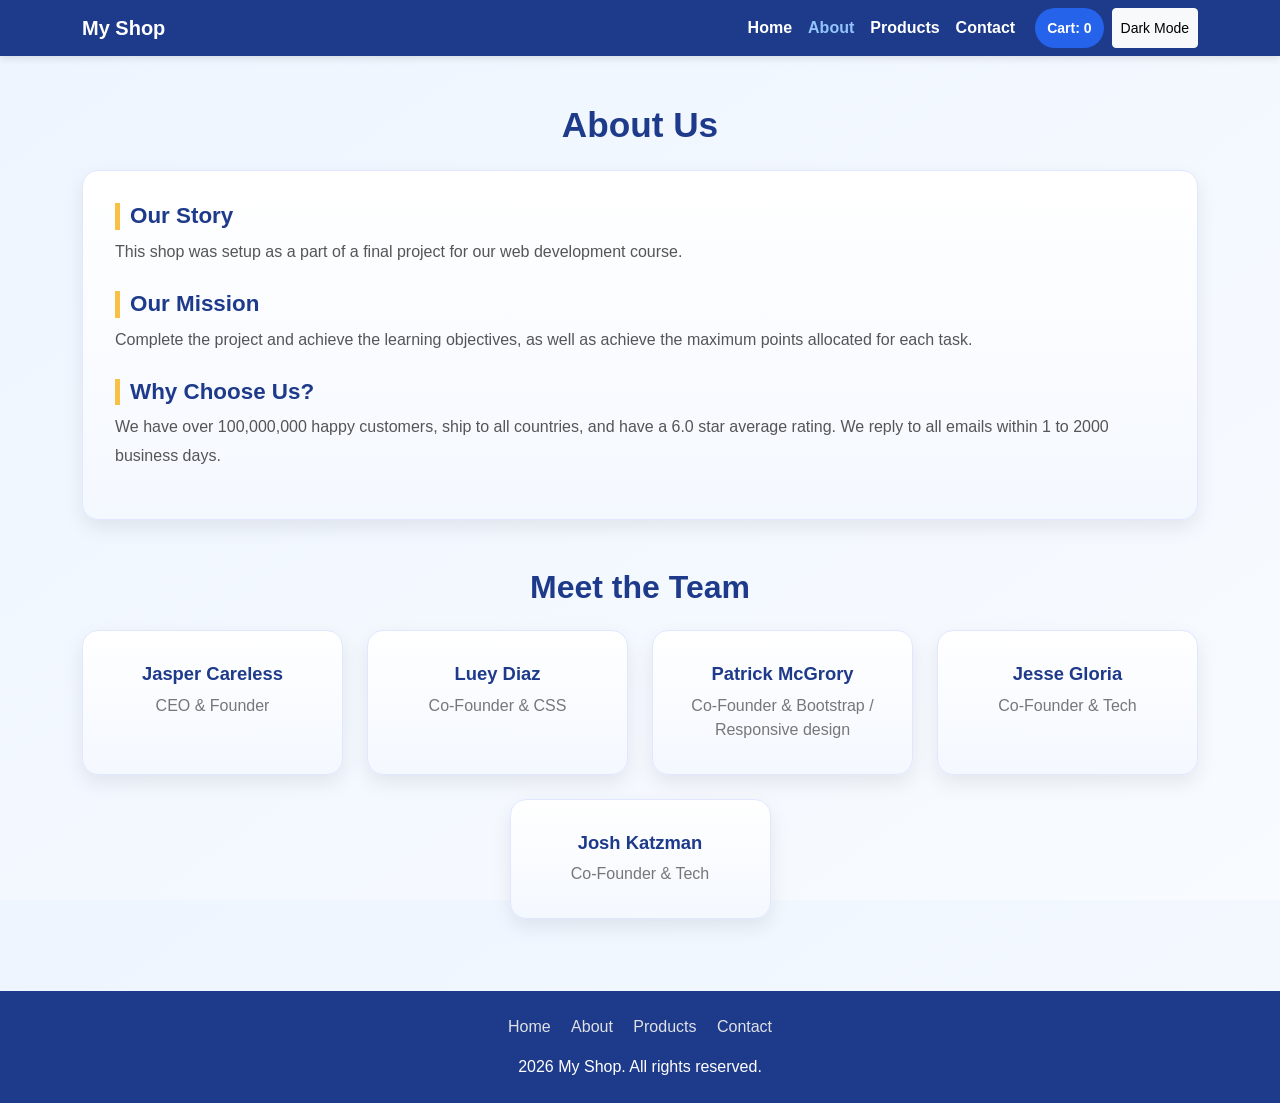
==== about.html @ 94011af9 "Added dark mode css, toggle script, theme button" ====
<!DOCTYPE html>
<html lang="en">
<head>
  <meta charset="UTF-8" />
  <meta name="viewport" content="width=device-width, initial-scale=1.0" />
  <title>Our Shop - About</title>

  
  <link
    href="https://cdn.jsdelivr.net/npm/bootstrap@5.3.3/dist/css/bootstrap.min.css"
    rel="stylesheet"
  />
  <link rel="stylesheet" href="styles.css" />
</head>
<body>

  <nav class="navbar navbar-expand-lg custom-navbar">
    <div class="container">
      <a class="navbar-brand" href="index.html">My Shop</a>
      <button class="navbar-toggler bg-light" type="button" data-bs-toggle="collapse" data-bs-target="#mainNav">
        <span class="navbar-toggler-icon"></span>
      </button>

      <div class="collapse navbar-collapse" id="mainNav">
        <div class="navbar-nav ms-auto">
          <a class="nav-link" href="index.html">Home</a>
          <a class="nav-link" href="about.html">About</a>
          <a class="nav-link" href="products.html">Products</a>
          <a class="nav-link" href="contact.html">Contact</a> 
          <a href="cart.html" id="cart-count" class="cart-badge">Cart: 0</a>
          <button class="btn btn-sm btn-light ms-2" onclick="toggleTheme()">Dark Mode</button>
        </div>
      </div>
    </div>
  </nav>

  <div class="container py-5">
    <h1 class="page-title text-center mb-4">About Us</h1>

    <div class="content-box mx-auto">
      <h2>Our Story</h2>
      <p>This shop was setup as a part of a final project for our web development course.</p>

      <h2>Our Mission</h2>
      <p>Complete the project and achieve the learning objectives, as well as achieve the maximum points allocated for each task.</p>

      <h2>Why Choose Us?</h2>
      <p>We have over 100,000,000 happy customers, ship to all countries, and have a 6.0 star average rating. We reply to all emails within 1 to 2000 business days.</p>
    </div>
  </div>

  <div class="container pb-5">
    <h2 class="text-center team-title mb-4">Meet the Team</h2>
    <div class="row g-4 justify-content-center">
      <div class="col-sm-6 col-md-4 col-lg-3">
        <div class="card team-card text-center p-3">
          <div class="card-body">
            <h3>Jasper Careless</h3>
            <p>CEO & Founder</p>
          </div>
        </div>
      </div>

      <div class="col-sm-6 col-md-4 col-lg-3">
        <div class="card team-card text-center p-3">
          <div class="card-body">
            <h3>Luey Diaz</h3>
            <p>Co-Founder & CSS</p>
          </div>
        </div>
      </div>

      <div class="col-sm-6 col-md-4 col-lg-3">
        <div class="card team-card text-center p-3">
          <div class="card-body">
            <h3>Patrick McGrory</h3>
            <p>Co-Founder & Bootstrap / Responsive design</p>
          </div>
        </div>
      </div>

      <div class="col-sm-6 col-md-4 col-lg-3">
        <div class="card team-card text-center p-3">
          <div class="card-body">
            <h3>Jesse Gloria</h3>
            <p>Co-Founder & Tech</p>
          </div>
        </div>
      </div>

      <div class="col-sm-6 col-md-4 col-lg-3">
        <div class="card team-card text-center p-3">
          <div class="card-body">
            <h3>Josh Katzman</h3>
            <p>Co-Founder & Tech</p>
          </div>
        </div>
      </div>
    </div>
  </div>

  <footer class="text-center py-4 mt-4">
    <a href="index.html">Home</a>
    <a href="about.html">About</a>
    <a href="products.html">Products</a>
    <a href="contact.html">Contact</a>
    <div class="mt-3">
      <p class="mb-0">2026 My Shop. All rights reserved.</p>
    </div>
  </footer>

  <script src="script.js"></script>
  <script src="https://cdn.jsdelivr.net/npm/bootstrap@5.3.3/dist/js/bootstrap.bundle.min.js"></script>
</body>
</html>
---- styles.css ----
:root {
  --bg: linear-gradient(to bottom right, #eef5ff, #f8fbff);
  --nav: #1e3a8a;
  --nav-hover: #93c5fd;
  --btn: #2563eb;
  --btn-hover: #1e40af;
  --text-dark: #1e3a8a;
  --text-body: #555;
  --text-soft: #777;
  --card-bg: linear-gradient(180deg, #ffffff, #f4f8ff);
  --card-border: #e0e7ff;
  --success-bg: #d1e7dd;
  --success-border: #badbcc;
  --success-text: #0f5132;
  --shadow: 0 8px 20px rgba(0, 0, 0, 0.08);
  --shadow-hover: 0 12px 26px rgba(0, 0, 0, 0.12);
  --radius-lg: 16px;
  --radius-md: 8px;
}

html {
  scroll-behavior: smooth;
}

body {
  font-family: Arial, sans-serif;
  background: var(--bg);
  color: #222;
}


.custom-navbar,
footer {
  background-color: var(--nav);
  color: white;
}

.custom-navbar {
  box-shadow: 0 2px 8px rgba(0, 0, 0, 0.12);
}

.navbar-brand,
.nav-link {
  color: white !important;
  font-weight: 600;
}

.nav-link:hover,
.nav-link.active-link,
footer a:hover {
  color: var(--nav-hover) !important;
}

footer a {
  color: #dee2e6;
  text-decoration: none;
  margin: 0 8px;
}


.page-title,
.team-title {
  color: var(--text-dark);
  font-weight: 700;
}

.page-title {
  font-size: 2.2rem;
}

.page-subtitle,
.content-box p,
.contact-box p,
.hero-box p {
  color: var(--text-body);
}


.hero-box,
.content-box,
.form-box,
.contact-box,
.team-card,
.product-card,
.feature-card,
.cart-page-box,
.checkout-box {
  background: var(--card-bg);
  border: 1px solid var(--card-border);
  border-radius: var(--radius-lg);
  box-shadow: var(--shadow);
  transition: transform 0.25s ease, box-shadow 0.25s ease, background-color 0.25s ease;
}

.hero-box:hover,
.content-box:hover,
.form-box:hover,
.contact-box:hover,
.team-card:hover,
.product-card:hover,
.feature-card:hover {
  transform: translateY(-4px);
  box-shadow: var(--shadow-hover);
}


.hero-box,
.content-box,
.form-box,
.contact-box,
.cart-page-box,
.checkout-box {
  padding: 2rem;
}

.hero-box {
  padding: 3rem 2rem;
}

.team-card,
.product-card,
.feature-card {
  height: 100%;
}


.hero-box h2,
.feature-card h3,
.team-card h3,
.product-card h3,
.contact-box h2,
.content-box h2 {
  color: var(--text-dark);
  font-weight: 700;
}

.hero-box h2 {
  margin-bottom: 1rem;
}

.feature-card h3 {
  font-size: 1.25rem;
}

.team-card h3 {
  font-size: 1.15rem;
}

.product-card h3 {
  font-size: 1.2rem;
}

.contact-box h2 {
  font-size: 1.5rem;
  margin-bottom: 1rem;
}

.content-box h2 {
  border-left: 5px solid #f8c146;
  padding-left: 10px;
  margin-top: 1.5rem;
  font-size: 1.4rem;
}

.content-box h2:first-child {
  margin-top: 0;
}


.hero-box p {
  line-height: 1.7;
}

.content-box p {
  line-height: 1.8;
}

.team-card p,
.product-card p {
  color: var(--text-soft);
  margin-bottom: 0;
}

.product-card p {
  font-size: 0.95rem;
  min-height: 48px;
}

.feature-card p {
  color: #666;
  margin-bottom: 0;
}


.shop-btn,
.cart-btn,
.send-btn,
.clear-cart-btn,
.remove-btn {
  border: none;
  font-weight: 600;
  transition: 0.3s ease;
}

.shop-btn,
.cart-btn,
.send-btn {
  background-color: var(--btn);
  color: white;
}

.shop-btn:hover,
.cart-btn:hover,
.send-btn:hover {
  background-color: var(--btn-hover);
  color: white;
  transform: translateY(-2px);
}

.cart-btn,
.send-btn,
.clear-cart-btn {
  width: 100%;
}

.cart-btn,
.send-btn,
.clear-cart-btn {
  padding: 10px 12px;
  border-radius: var(--radius-md);
}

.send-btn {
  padding: 12px;
}

.shop-btn {
  display: inline-block;
  text-decoration: none;
  padding: 12px 24px;
  border-radius: var(--radius-md);
}

.remove-btn {
  background-color: #dc2626;
  color: white;
  padding: 7px 12px;
  border-radius: var(--radius-md);
  font-size: 14px;
}

.remove-btn:hover {
  background-color: #b91c1c;
}

.clear-cart-btn {
  background-color: #6b7280;
  color: white;
}

.clear-cart-btn:hover {
  background-color: #4b5563;
}


.form-label {
  font-weight: 700;
  color: var(--text-dark);
}

.form-control,
.form-select {
  border-radius: var(--radius-md);
  padding: 10px 12px;
}

.form-control:focus,
.form-select:focus {
  border-color: #86b7fe;
  box-shadow: 0 0 0 3px rgba(13, 110, 253, 0.15);
}

#success {
  display: none;
  background-color: var(--success-bg);
  border: 1px solid var(--success-border);
  padding: 12px;
  margin-top: 15px;
  text-align: center;
  color: var(--success-text);
  border-radius: var(--radius-md);
  font-weight: 600;
}


.price,
.cart-price {
  font-weight: 700;
  color: var(--text-dark);
}

.price {
  font-size: 1.4rem;
  margin: 12px 0;
}

.cart-price {
  margin-bottom: 8px;
}

#cart-message {
  display: none;
  text-align: center;
  background: linear-gradient(135deg, #fff3cd, #fff8df);
  color: #856404;
  padding: 12px;
  margin: 10px auto 25px;
  max-width: 420px;
  border: 1px solid #ffe69c;
  border-radius: 10px;
  font-weight: 600;
}

.cart-badge {
  margin-left: 12px;
  padding: 6px 12px;
  background-color: var(--btn);
  color: white;
  font-size: 14px;
  font-weight: 600;
  border-radius: 20px;
  display: inline-flex;
  align-items: center;
  text-decoration: none;
  transition: 0.3s ease;
}

.cart-badge:hover {
  background-color: var(--btn-hover);
  color: white;
  cursor: pointer;
}

.cart-item-row,
.summary-row {
  display: flex;
  justify-content: space-between;
  align-items: center;
}

.cart-item-row {
  gap: 20px;
  padding: 16px 0;
  border-bottom: 1px solid #e5e7eb;
}

.cart-item-row:last-child {
  border-bottom: none;
}

.cart-item-right {
  text-align: right;
}

.summary-row {
  padding: 10px 0;
  color: #374151;
}

.total-row {
  border-top: 1px solid #dbeafe;
  margin-top: 10px;
  padding-top: 16px;
  font-size: 1.1rem;
  font-weight: 700;
  color: var(--text-dark);
}


.reveal {
  opacity: 0;
  transform: translateY(18px);
}

.reveal.show {
  opacity: 1;
  transform: translateY(0);
  transition: opacity 0.6s ease, transform 0.6s ease;
}


@media (max-width: 768px) {
  .page-title {
    font-size: 1.9rem;
  }

  .hero-box,
  .content-box,
  .form-box,
  .contact-box,
  .cart-page-box,
  .checkout-box {
    padding: 1.5rem;
  }

  .cart-item-row {
    flex-direction: column;
    align-items: flex-start;
  }

  .cart-item-right {
    text-align: left;
  }
}

img
{
  height: auto;
  width: 150px;
}
html, body {
  height: 100%;
}

body {
  display: flex;
  flex-direction: column;
}

.container {
  flex: 1;
}

.dark-theme {
  --bg: linear-gradient(to bottom right, #0f172a, #020617);
  --nav: #020617;
  --nav-hover: #60a5fa;
  --btn: #3b82f6;
  --btn-hover: #1d4ed8;
  --text-dark: #e2e8f0;
  --text-body: #cbd5f5;
  --text-soft: #94a3b8;
  --card-bg: linear-gradient(180deg, #020617, #020617);
  --card-border: #1e293b;
  --success-bg: #052e16;
  --success-border: #14532d;
  --success-text: #bbf7d0;
}
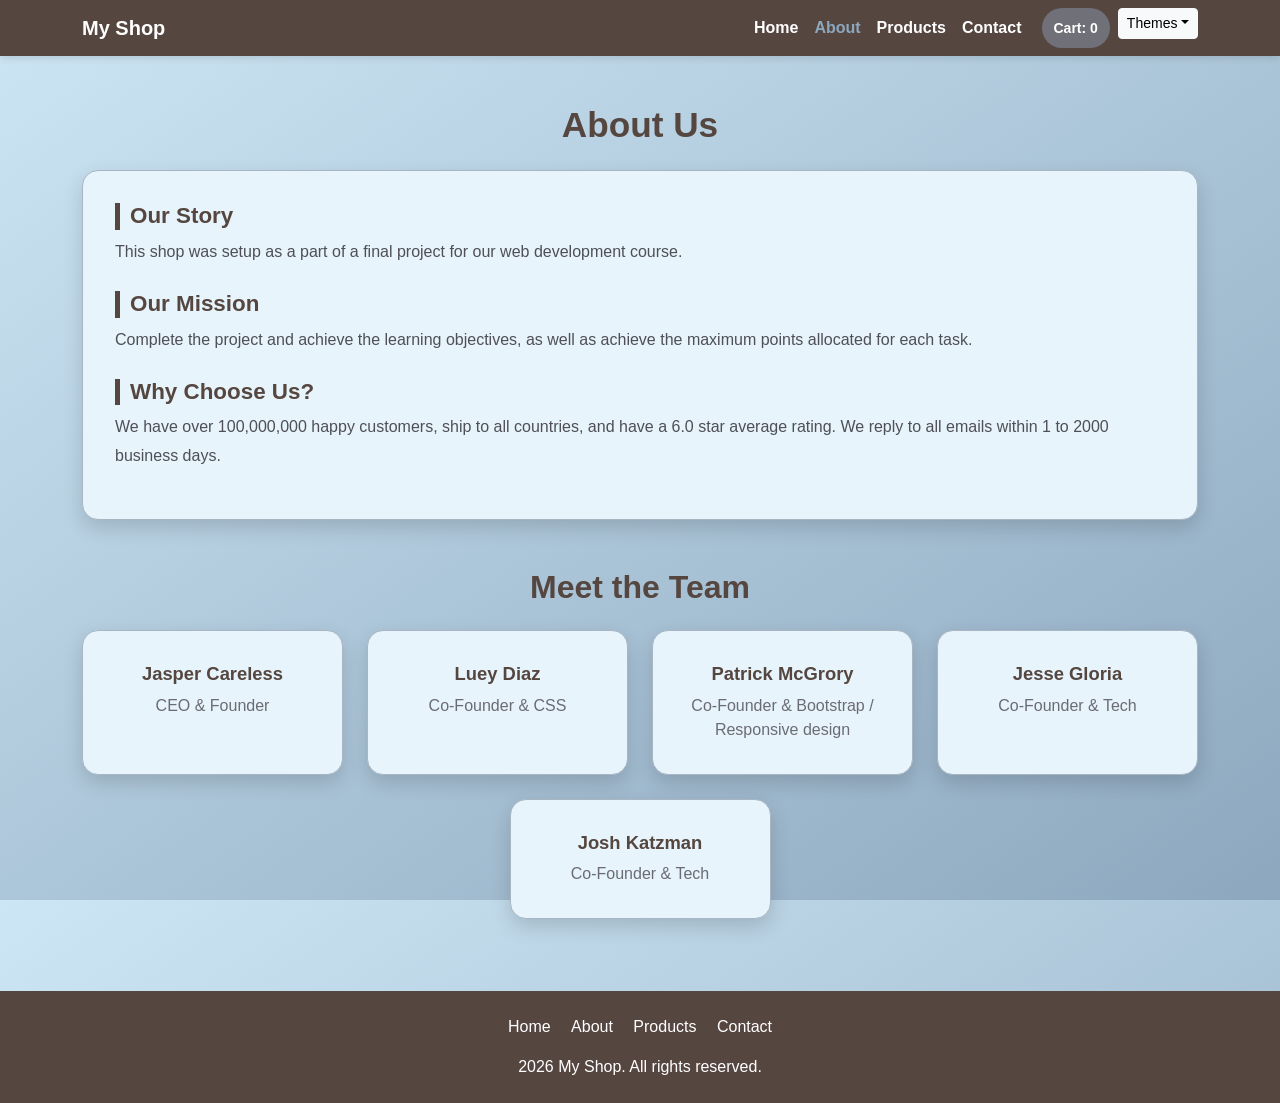
==== commit 9824c3e4: "Updated theme selection" ====
--- a/about.html
+++ b/about.html
@@ -28,7 +28,17 @@
           <a class="nav-link" href="products.html">Products</a>
           <a class="nav-link" href="contact.html">Contact</a> 
           <a href="cart.html" id="cart-count" class="cart-badge">Cart: 0</a>
-          <button class="btn btn-sm btn-light ms-2" onclick="toggleTheme()">Dark Mode</button>
+          <div class="dropdown ms-2">
+  <button class="btn btn-sm btn-light dropdown-toggle" type="button" id="theme-dropdown-btn" data-bs-toggle="dropdown" aria-expanded="false">
+    Themes
+  </button>
+  <ul class="dropdown-menu dropdown-menu-end shadow">
+    <li><button class="dropdown-item" onclick="setTheme('light')">Default Light</button></li>
+    <li><button class="dropdown-item" onclick="setTheme('dark')">Midnight Dark</button></li>
+    <li><button class="dropdown-item" onclick="setTheme('sunset')">Warm Sunset</button></li>
+    <li><button class="dropdown-item" onclick="setTheme('crazy')">⚠️ Neon Crazy</button></li>
+  </ul>
+</div>
         </div>
       </div>
     </div>
--- a/styles.css
+++ b/styles.css
@@ -1,38 +1,49 @@
 :root {
-  --bg: linear-gradient(to bottom right, #eef5ff, #f8fbff);
-  --nav: #1e3a8a;
-  --nav-hover: #93c5fd;
-  --btn: #2563eb;
-  --btn-hover: #1e40af;
-  --text-dark: #1e3a8a;
-  --text-body: #555;
-  --text-soft: #777;
-  --card-bg: linear-gradient(180deg, #ffffff, #f4f8ff);
-  --card-border: #e0e7ff;
-  --success-bg: #d1e7dd;
-  --success-border: #badbcc;
-  --success-text: #0f5132;
-  --shadow: 0 8px 20px rgba(0, 0, 0, 0.08);
-  --shadow-hover: 0 12px 26px rgba(0, 0, 0, 0.12);
+  --bg: linear-gradient(to bottom right, #cde6f5, #8da7be);
+  --nav: #554640;
+  --nav-hover: #8da7be;
+  --btn: #707078;
+  --btn-hover: #554640;
+  --text-dark: #554640;
+  --text-body: #4f4f57;
+  --text-soft: #6b6b75;
+  --card-bg: #e7f4fb;
+  --card-border: #a7b6c2;
+  --success-bg: #8da7be;
+  --success-border: #554640;
+  --success-text: #ffffff;
+  --shadow: 0 8px 20px rgba(0, 0, 0, 0.15);
+  --shadow-hover: 0 12px 26px rgba(0, 0, 0, 0.25);
   --radius-lg: 16px;
   --radius-md: 8px;
 }
 
 html {
   scroll-behavior: smooth;
+}
+
+html, body {
+  height: 100%;
 }
 
 body {
   font-family: Arial, sans-serif;
   background: var(--bg);
-  color: #222;
-}
-
+  color: var(--text-body);
+  display: flex;
+  flex-direction: column;
+  min-height: 100vh;
+  transition: background 0.4s ease, color 0.4s ease;
+}
+
+.container {
+  flex: 1;
+}
 
 .custom-navbar,
 footer {
   background-color: var(--nav);
-  color: white;
+  color: #ffffff;
 }
 
 .custom-navbar {
@@ -41,7 +52,7 @@
 
 .navbar-brand,
 .nav-link {
-  color: white !important;
+  color: #ffffff !important;
   font-weight: 600;
 }
 
@@ -52,11 +63,10 @@
 }
 
 footer a {
-  color: #dee2e6;
+  color: #ffffff;
   text-decoration: none;
   margin: 0 8px;
 }
-
 
 .page-title,
 .team-title {
@@ -74,7 +84,6 @@
 .hero-box p {
   color: var(--text-body);
 }
-
 
 .hero-box,
 .content-box,
@@ -103,7 +112,6 @@
   box-shadow: var(--shadow-hover);
 }
 
-
 .hero-box,
 .content-box,
 .form-box,
@@ -122,7 +130,6 @@
 .feature-card {
   height: 100%;
 }
-
 
 .hero-box h2,
 .feature-card h3,
@@ -156,7 +163,7 @@
 }
 
 .content-box h2 {
-  border-left: 5px solid #f8c146;
+  border-left: 5px solid #554640;
   padding-left: 10px;
   margin-top: 1.5rem;
   font-size: 1.4rem;
@@ -165,7 +172,6 @@
 .content-box h2:first-child {
   margin-top: 0;
 }
-
 
 .hero-box p {
   line-height: 1.7;
@@ -187,10 +193,9 @@
 }
 
 .feature-card p {
-  color: #666;
+  color: var(--text-soft);
   margin-bottom: 0;
 }
-
 
 .shop-btn,
 .cart-btn,
@@ -242,7 +247,7 @@
 }
 
 .remove-btn {
-  background-color: #dc2626;
+  background-color: #554640;
   color: white;
   padding: 7px 12px;
   border-radius: var(--radius-md);
@@ -250,18 +255,17 @@
 }
 
 .remove-btn:hover {
-  background-color: #b91c1c;
+  background-color: #707078;
 }
 
 .clear-cart-btn {
-  background-color: #6b7280;
+  background-color: #87919e;
   color: white;
 }
 
 .clear-cart-btn:hover {
-  background-color: #4b5563;
-}
-
+  background-color: #707078;
+}
 
 .form-label {
   font-weight: 700;
@@ -276,8 +280,8 @@
 
 .form-control:focus,
 .form-select:focus {
-  border-color: #86b7fe;
-  box-shadow: 0 0 0 3px rgba(13, 110, 253, 0.15);
+  border-color: #8da7be;
+  box-shadow: 0 0 0 3px rgba(141, 167, 190, 0.35);
 }
 
 #success {
@@ -292,7 +296,6 @@
   font-weight: 600;
 }
 
-
 .price,
 .cart-price {
   font-weight: 700;
@@ -311,12 +314,12 @@
 #cart-message {
   display: none;
   text-align: center;
-  background: linear-gradient(135deg, #fff3cd, #fff8df);
-  color: #856404;
+  background: linear-gradient(135deg, #cde6f5, #8da7be);
+  color: #554640;
   padding: 12px;
   margin: 10px auto 25px;
   max-width: 420px;
-  border: 1px solid #ffe69c;
+  border: 1px solid #a7b6c2;
   border-radius: 10px;
   font-weight: 600;
 }
@@ -351,7 +354,7 @@
 .cart-item-row {
   gap: 20px;
   padding: 16px 0;
-  border-bottom: 1px solid #e5e7eb;
+  border-bottom: 1px solid var(--card-border);
 }
 
 .cart-item-row:last-child {
@@ -368,7 +371,7 @@
 }
 
 .total-row {
-  border-top: 1px solid #dbeafe;
+  border-top: 1px solid #8da7be;
   margin-top: 10px;
   padding-top: 16px;
   font-size: 1.1rem;
@@ -376,7 +379,6 @@
   color: var(--text-dark);
 }
 
-
 .reveal {
   opacity: 0;
   transform: translateY(18px);
@@ -387,7 +389,6 @@
   transform: translateY(0);
   transition: opacity 0.6s ease, transform 0.6s ease;
 }
-
 
 @media (max-width: 768px) {
   .page-title {
@@ -413,36 +414,79 @@
   }
 }
 
-img
-{
+img {
   height: auto;
   width: 150px;
 }
-html, body {
-  height: 100%;
-}
-
-body {
-  display: flex;
-  flex-direction: column;
-}
-
-.container {
-  flex: 1;
-}
 
 .dark-theme {
-  --bg: linear-gradient(to bottom right, #0f172a, #020617);
-  --nav: #020617;
-  --nav-hover: #60a5fa;
-  --btn: #3b82f6;
-  --btn-hover: #1d4ed8;
-  --text-dark: #e2e8f0;
-  --text-body: #cbd5f5;
+  --bg: linear-gradient(to bottom right, #000000, #0c1821);
+  --nav: #0c1821;
+  --nav-hover: #ccc9dc;
+  --btn: #324a5f;
+  --btn-hover: #1b2a41;
+  --text-dark: #ccc9dc;
+  --text-body: #ccc9dc;
   --text-soft: #94a3b8;
-  --card-bg: linear-gradient(180deg, #020617, #020617);
-  --card-border: #1e293b;
-  --success-bg: #052e16;
-  --success-border: #14532d;
-  --success-text: #bbf7d0;
+  --card-bg: #1b2a41;
+  --card-border: #324a5f;
+  --success-bg: #1b2a41;
+  --success-border: #324a5f;
+  --success-text: #ccc9dc;
+  color: #ccc9dc;
+}
+
+[data-theme="sunset"] {
+  --bg: linear-gradient(to bottom right, #ff9a9e, #fad0c4) !important;
+  --nav: #6e4545;
+  --nav-hover: #ffffff;
+  --btn: #d46a6a;
+  --btn-hover: #6e4545;
+  --text-dark: #4a2c2c;
+  --text-body: #5a3d3d;
+  --card-bg: #fff5f5;
+  --card-border: #ffb3b3;
+  background: var(--bg) !important;
+}
+
+/* Neon Crazy Theme */
+[data-theme="crazy"] {
+  --bg: repeating-radial-gradient(circle, #ff00ff, #00ffff 5%, #ffff00 10%) !important;
+  --nav: #000000;
+  --nav-hover: #00ff00;
+  --btn: #00ff00;
+  --btn-hover: #ff00ff;
+  --text-dark: #ff00ff;
+  --text-body: #0000ff;
+  --card-bg: rgba(255, 255, 255, 0.9);
+  --card-border: #ff00ff;
+  background: var(--bg) !important;
+}
+
+/* Fix visibility for Nav/Brand in themed modes */
+[data-theme="sunset"] .navbar-brand, 
+[data-theme="sunset"] .nav-link,
+[data-theme="crazy"] .navbar-brand,
+[data-theme="crazy"] .nav-link {
+    color: #ffffff !important;
+}
+
+/* Crazy Mode Animation */
+[data-theme="crazy"] .page-title {
+  animation: shake 0.2s infinite;
+  text-shadow: 3px 3px #00ffff;
+  color: #ff00ff !important;
+}
+
+@keyframes shake {
+  0% { transform: translate(1px, 1px) rotate(0deg); }
+  50% { transform: translate(-3px, 0px) rotate(1deg); }
+  100% { transform: translate(1px, 1px) rotate(0deg); }
+}
+
+/* Ensure footer links don't turn brown in themed modes */
+[data-theme="dark"] footer a,
+[data-theme="sunset"] footer a,
+[data-theme="crazy"] footer a {
+    color: #ffffff !important;
 }
